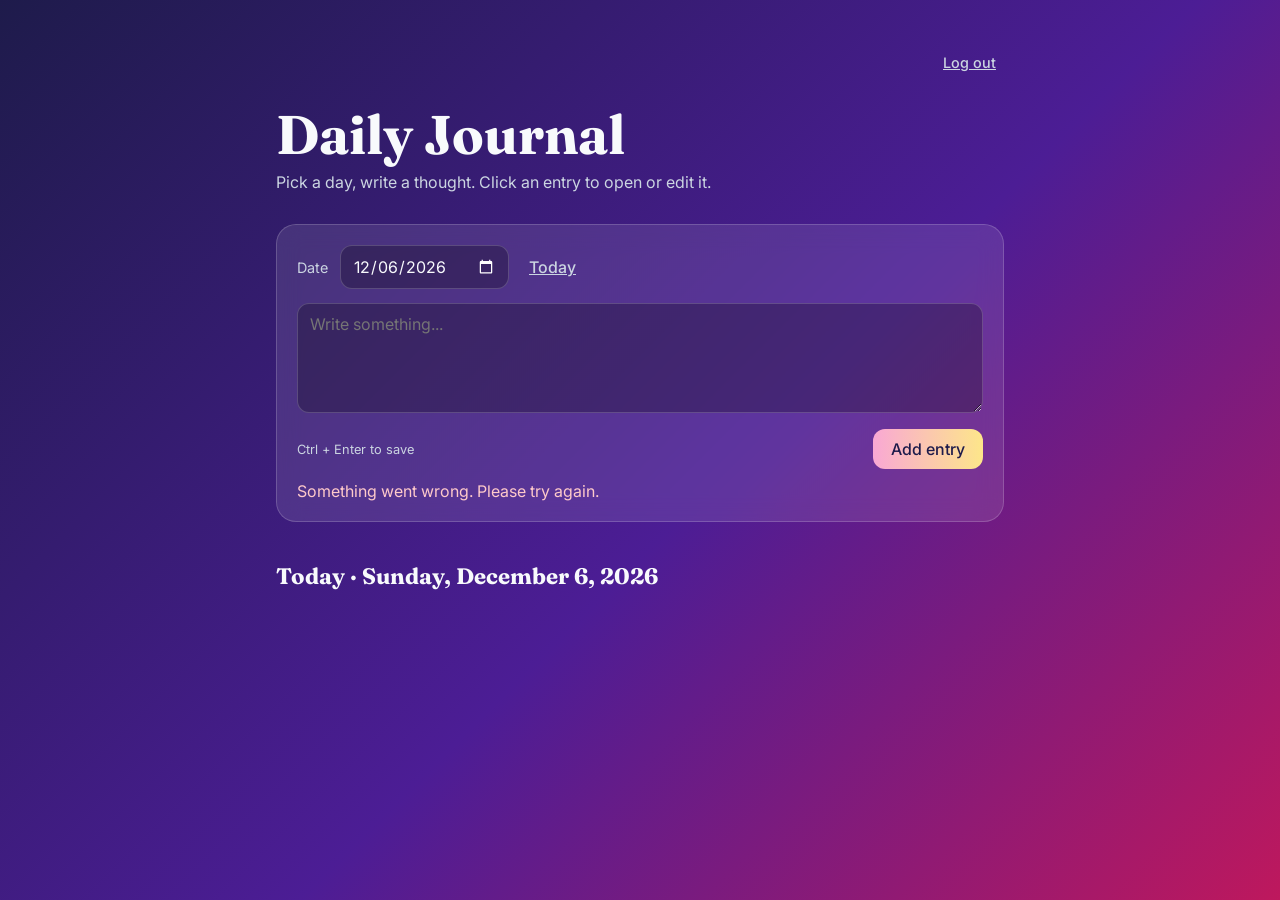
==== static/index.html @ a5babcb1 "Let users edit journal entries from the expanded view - PATCH /api/entries/{id} updates an entry's t" ====
<!doctype html>
<html lang="en">
<head>
<meta charset="utf-8">
<meta name="viewport" content="width=device-width, initial-scale=1">
<title>Daily Journal</title>
<link rel="preconnect" href="https://fonts.googleapis.com">
<link href="https://fonts.googleapis.com/css2?family=Fraunces:opsz,wght@9..144,600&family=Inter:wght@400;500&display=swap" rel="stylesheet">
<link rel="stylesheet" href="/static/style.css">
<style>
  .top { display: flex; justify-content: space-between; align-items: center; gap: 8px; flex-wrap: wrap; margin-bottom: 24px; color: var(--muted); font-size: .9rem; }
  .cards { display: grid; gap: 16px; grid-template-columns: repeat(auto-fill, minmax(220px, 1fr)); align-items: start; }
  .card {
    position: relative; background: var(--card); border: 1px solid var(--border);
    border-radius: 18px; padding: 18px 18px 14px; border-top: 4px solid var(--c);
    animation: pop .25s ease-out; cursor: pointer;
    transition: transform .15s, background-color .15s, box-shadow .15s;
  }
  .card:hover { transform: translateY(-3px); background-color: rgba(255,255,255,0.15); box-shadow: 0 12px 30px rgba(0,0,0,.25); }
  .card .body { all: unset; display: block; cursor: pointer; padding-right: 18px; }
  .card .body:focus-visible { outline: 2px solid var(--accent); outline-offset: 6px; border-radius: 6px; }
  .preview {
    display: -webkit-box; -webkit-box-orient: vertical; -webkit-line-clamp: 6; line-clamp: 6;
    overflow: hidden; white-space: pre-wrap; overflow-wrap: anywhere;
  }
  .card time { display: block; font-size: .75rem; color: var(--muted); margin-top: 12px; }
  .card .del {
    position: absolute; top: 8px; right: 8px; background: none; color: var(--muted);
    padding: 2px 8px; font-size: 1.1rem; line-height: 1;
  }
  .card .del:hover { color: #fff; transform: none; }
  .empty { color: var(--muted); text-align: center; padding: 32px; border: 1px dashed var(--border); border-radius: 18px; }
  @keyframes pop { from { opacity: 0; transform: translateY(8px) scale(.98); } }

  /* Expanded entry */
  #viewer {
    padding: 0; border: 0; background: none; color: var(--text); overflow: visible;
    width: min(680px, calc(100vw - 32px)); max-width: none; max-height: calc(100vh - 64px);
  }
  #viewer::backdrop { background: rgba(15, 10, 40, .55); backdrop-filter: blur(6px); -webkit-backdrop-filter: blur(6px); }
  body:has(#viewer[open]) { overflow: hidden; }
  .viewer-panel {
    display: flex; flex-direction: column; max-height: calc(100vh - 64px);
    background: rgba(52, 30, 112, .94); border: 1px solid var(--border); border-top: 4px solid var(--c);
    border-radius: 22px; padding: 24px; box-shadow: 0 30px 80px rgba(0,0,0,.45);
  }
  .viewer-head { display: flex; justify-content: space-between; align-items: flex-start; gap: 12px; }
  .viewer-head h3 { font-family: Fraunces, Georgia, serif; font-size: 1.4rem; margin: 0; }
  .viewer-head p { color: var(--muted); font-size: .85rem; margin: 4px 0 0; }
  .viewer-close { background: none; color: var(--muted); font-size: 1.6rem; line-height: 1; padding: 0 6px; }
  .viewer-close:hover { color: #fff; transform: none; }
  .viewer-text { white-space: pre-wrap; overflow-wrap: anywhere; overflow-y: auto; scrollbar-color: rgba(255,255,255,.3) transparent; font-size: 1.05rem; line-height: 1.65; margin: 18px 0 20px; }
  .viewer-actions { display: flex; align-items: center; gap: 8px; flex-wrap: wrap; margin-top: 12px; }
  #vDelete, #vHint { margin-right: auto; }
  .viewer-edit {
    width: 100%; margin: 18px 0 0; font-size: 1.05rem; line-height: 1.65; resize: vertical;
    field-sizing: content; min-height: 160px; max-height: 55vh;
  }
  .danger { background: none; color: var(--error); border: 1px solid rgba(254,202,202,.4); }
  .danger:hover { background: rgba(254,202,202,.1); }

  ::view-transition-group(*), ::view-transition-old(*), ::view-transition-new(*) {
    animation-duration: .38s; animation-timing-function: cubic-bezier(.2, .9, .25, 1);
  }
  /* Fade the old snapshot out quickly so the scaled-up text doesn't linger while the box grows. */
  ::view-transition-old(entry) { animation-duration: .12s; }
  ::view-transition-new(entry) { animation-duration: .24s; }
  @media (prefers-reduced-motion: reduce) { .card { animation: none; transition: none; } }
</style>
</head>
<body>
<main>
  <div class="top">
    <span id="who"></span>
    <button type="button" class="link" id="logout">Log out</button>
  </div>
  <h1>Daily Journal</h1>
  <p class="sub">Pick a day, write a thought. Click an entry to open or edit it.</p>

  <form class="panel" id="form">
    <div class="row">
      <label for="date">Date</label>
      <input type="date" id="date" required>
      <button type="button" class="link" id="today">Today</button>
    </div>
    <label for="text" class="sr">What's on your mind?</label>
    <textarea id="text" placeholder="Write something..." required maxlength="10000"></textarea>
    <div class="actions">
      <span class="hint">Ctrl + Enter to save</span>
      <button type="submit" id="add">Add entry</button>
    </div>
    <p class="error" id="error" role="alert"></p>
  </form>

  <h2 id="heading"></h2>
  <div class="cards" id="cards" aria-live="polite"></div>
</main>

<dialog id="viewer" aria-labelledby="vDate">
  <div class="viewer-panel">
    <div class="viewer-head">
      <div>
        <h3 id="vDate"></h3>
        <p id="vTime"></p>
      </div>
      <button type="button" class="viewer-close" id="vClose" aria-label="Close">×</button>
    </div>
    <p class="viewer-text" id="vText"></p>
    <label for="vEdit" class="sr">Edit entry</label>
    <textarea class="viewer-edit" id="vEdit" maxlength="10000" hidden></textarea>
    <p class="error" id="vError" role="alert"></p>
    <div class="viewer-actions">
      <button type="button" class="danger" id="vDelete">Delete entry</button>
      <span class="hint" id="vHint" hidden>Ctrl + Enter to save · Esc to cancel</span>
      <button type="button" class="link" id="vCancel" hidden>Cancel</button>
      <button type="button" id="vEditBtn">Edit</button>
      <button type="button" id="vSave" hidden>Save</button>
    </div>
  </div>
</dialog>

<script>
  const COLORS = ['#f472b6', '#fbbf24', '#34d399', '#60a5fa', '#a78bfa', '#fb7185'];
  const $ = id => document.getElementById(id);
  const viewer = $('viewer');
  let openCard = null, openEntryData = null;

  // Local date, not toISOString(), which is UTC and can give yesterday's date.
  const todayStr = () => {
    const d = new Date();
    return `${d.getFullYear()}-${String(d.getMonth() + 1).padStart(2, '0')}-${String(d.getDate()).padStart(2, '0')}`;
  };
  const longDate = date => new Date(date + 'T00:00').toLocaleDateString(undefined, { weekday: 'long', month: 'long', day: 'numeric', year: 'numeric' });
  const shortTime = iso => new Date(iso).toLocaleTimeString([], { hour: '2-digit', minute: '2-digit' });

  async function api(path, options = {}) {
    const res = await fetch(path, { headers: { 'Content-Type': 'application/json' }, ...options });
    if (res.status === 401) { location.replace('/login'); throw new Error('Not logged in'); }
    if (!res.ok) {
      const body = await res.json().catch(() => ({}));
      throw new Error(typeof body.detail === 'string' ? body.detail : 'Something went wrong. Please try again.');
    }
    return res.status === 204 ? null : res.json();
  }

  const showError = err => { $('error').textContent = err ? err.message || String(err) : ''; };

  async function deleteEntry(id) {
    try { await api(`/api/entries/${id}`, { method: 'DELETE' }); showError(null); render(); }
    catch (err) { showError(err); }
  }

  // Animates the DOM change with the View Transitions API where supported; otherwise applies it instantly.
  function animate(update) {
    if (!document.startViewTransition || matchMedia('(prefers-reduced-motion: reduce)').matches) {
      update();
      return Promise.resolve();
    }
    return document.startViewTransition(update).finished;
  }

  // The shared view-transition-name moves from the card to the dialog, so the card morphs into it.
  function openEntry(card, entry, color) {
    if (viewer.open) return;
    openCard = card;
    openEntryData = entry;
    viewer.style.setProperty('--c', color);
    $('vDate').textContent = longDate(entry.date);
    $('vTime').textContent = `Written at ${shortTime(entry.created_at)}`;
    $('vText').textContent = entry.text;
    setEditing(false);
    card.style.viewTransitionName = 'entry';
    animate(() => {
      card.style.viewTransitionName = '';
      viewer.style.viewTransitionName = 'entry';
      viewer.showModal();
      $('vText').scrollTop = 0;
    });
  }

  function closeViewer() {
    if (!viewer.open) return;
    const card = openCard && openCard.isConnected ? openCard : null;
    animate(() => {
      viewer.close();
      viewer.style.viewTransitionName = '';
      if (card) card.style.viewTransitionName = 'entry';
    }).then(() => {
      if (!card) return;
      card.style.viewTransitionName = '';
      card.querySelector('.body').focus({ preventScroll: true });
    });
  }

  // ----- editing inside the expanded view -----
  let editing = false;
  const hasUnsavedEdit = () => editing && $('vEdit').value.trim() !== openEntryData.text;
  const okToDiscard = () => !hasUnsavedEdit() || confirm('Discard your changes?');

  function setEditing(on) {
    editing = on;
    $('vText').hidden = on;
    $('vEdit').hidden = !on;
    $('vDelete').hidden = $('vEditBtn').hidden = on;
    $('vSave').hidden = $('vCancel').hidden = $('vHint').hidden = !on;
    $('vError').textContent = '';
    if (on) {
      $('vEdit').value = openEntryData.text;
      $('vEdit').focus();
    }
  }

  function cancelEdit() {
    if (!okToDiscard()) return;
    setEditing(false);
    $('vEditBtn').focus();
  }

  async function saveEdit() {
    const text = $('vEdit').value.trim();
    if (!text) return $('vError').textContent = "An entry can't be empty.";
    if (text === openEntryData.text) return cancelEdit();
    $('vSave').disabled = true;
    try {
      const updated = await api(`/api/entries/${openEntryData.id}`, { method: 'PATCH', body: JSON.stringify({ text }) });
      openEntryData.text = updated.text; // same object the card's click handler holds
      $('vText').textContent = updated.text;
      if (openCard && openCard.isConnected) openCard.querySelector('.preview').textContent = updated.text;
      setEditing(false);
      $('vEditBtn').focus();
    } catch (err) {
      $('vError').textContent = err.message;
    } finally {
      $('vSave').disabled = false;
    }
  }

  $('vEditBtn').onclick = () => setEditing(true);
  $('vSave').onclick = saveEdit;
  $('vCancel').onclick = cancelEdit;
  $('vEdit').onkeydown = ev => { if (ev.key === 'Enter' && (ev.ctrlKey || ev.metaKey)) saveEdit(); };

  viewer.addEventListener('cancel', ev => { ev.preventDefault(); editing ? cancelEdit() : closeViewer(); }); // Esc
  viewer.addEventListener('close', () => { viewer.style.viewTransitionName = ''; });  // closed by any route
  viewer.onclick = ev => { if (ev.target === viewer && !editing) closeViewer(); };   // backdrop; ignored mid-edit so a stray click can't lose text
  $('vClose').onclick = () => { if (okToDiscard()) closeViewer(); };
  $('vDelete').onclick = () => { viewer.close(); deleteEntry(openEntryData.id); };

  async function render() {
    const date = $('date').value;
    $('heading').textContent = date === todayStr() ? `Today · ${longDate(date)}` : longDate(date);

    let list;
    try { list = await api(`/api/entries?date=${encodeURIComponent(date)}`); }
    catch (err) { return showError(err); }
    if ($('date').value !== date) return; // user switched date while this was loading

    const cards = $('cards');
    cards.replaceChildren();
    if (!list.length) {
      const p = document.createElement('p');
      p.className = 'empty';
      p.textContent = 'No entries for this day yet.';
      cards.append(p);
      return;
    }
    list.forEach((e, i) => {
      const color = COLORS[i % COLORS.length];
      const card = document.createElement('article');
      card.className = 'card';
      card.style.setProperty('--c', color);

      const body = document.createElement('button'); // keyboard access; its click bubbles to the card
      body.type = 'button';
      body.className = 'body';
      body.setAttribute('aria-haspopup', 'dialog');
      const preview = document.createElement('span');
      preview.className = 'preview';
      preview.textContent = e.text; // textContent, never innerHTML: user text is not markup
      body.append(preview);

      const time = document.createElement('time');
      time.dateTime = e.created_at;
      time.textContent = shortTime(e.created_at);

      const del = document.createElement('button');
      del.className = 'del';
      del.textContent = '×';
      del.setAttribute('aria-label', 'Delete entry');
      del.onclick = () => deleteEntry(e.id);

      card.onclick = ev => {
        if (ev.target.closest('.del') || getSelection().toString()) return;
        openEntry(card, e, color);
      };
      card.append(body, time, del);
      cards.append(card);
    });
  }

  $('form').onsubmit = async ev => {
    ev.preventDefault();
    const text = $('text').value.trim();
    if (!text) return;
    $('add').disabled = true;
    try {
      await api('/api/entries', { method: 'POST', body: JSON.stringify({ date: $('date').value, text }) });
      $('text').value = '';
      showError(null);
      render();
    } catch (err) { showError(err); }
    finally { $('add').disabled = false; }
  };
  $('text').onkeydown = ev => { if (ev.key === 'Enter' && (ev.ctrlKey || ev.metaKey)) $('form').requestSubmit(); };
  $('date').onchange = () => { if (!$('date').value) $('date').value = todayStr(); render(); };
  $('today').onclick = () => { $('date').value = todayStr(); render(); };
  $('logout').onclick = async () => { await fetch('/api/logout', { method: 'POST' }); location.replace('/login'); };

  api('/api/me').then(me => { $('who').textContent = `Signed in as ${me.email}`; }).catch(() => {});
  $('date').value = todayStr();
  render();
</script>
</body>
</html>
---- static/style.css ----
:root {
  --bg1: #1e1b4b; --bg2: #4c1d95; --bg3: #be185d;
  --card: rgba(255,255,255,0.10); --border: rgba(255,255,255,0.18);
  --text: #f8fafc; --muted: #cbd5e1; --accent: #f472b6; --error: #fecaca;
}
* { box-sizing: border-box; }
body {
  margin: 0; min-height: 100vh; color: var(--text);
  font-family: Inter, system-ui, sans-serif;
  background: linear-gradient(135deg, var(--bg1), var(--bg2) 55%, var(--bg3));
  background-attachment: fixed;
}
main { max-width: 760px; margin: 0 auto; padding: 48px 16px 80px; }
h1 { font-family: Fraunces, Georgia, serif; font-size: clamp(2.2rem, 6vw, 3.4rem); margin: 0 0 4px; }
h2 { font-family: Fraunces, Georgia, serif; font-size: 1.4rem; margin: 40px 0 16px; }
.sub { color: var(--muted); margin: 0 0 32px; }
.panel {
  background: var(--card); border: 1px solid var(--border); border-radius: 20px;
  padding: 20px; backdrop-filter: blur(12px); -webkit-backdrop-filter: blur(12px);
}
.row { display: flex; gap: 12px; align-items: center; flex-wrap: wrap; margin-bottom: 14px; }
label { font-size: .9rem; color: var(--muted); }
input, textarea {
  font: inherit; color: var(--text); background: rgba(0,0,0,0.25);
  border: 1px solid var(--border); border-radius: 12px; padding: 10px 12px;
}
input[type=date] { color-scheme: dark; }
textarea { width: 100%; min-height: 110px; resize: vertical; }
input:focus-visible, textarea:focus-visible, button:focus-visible { outline: 2px solid var(--accent); outline-offset: 2px; }
button {
  font: inherit; font-weight: 500; cursor: pointer; border: 0; border-radius: 12px;
  padding: 10px 18px; color: #1e1b4b; background: linear-gradient(90deg, #f9a8d4, #fde68a);
  transition: transform .15s;
}
button:hover { transform: translateY(-1px); }
button:disabled { opacity: .6; cursor: wait; }
.link { background: none; color: var(--muted); padding: 6px 8px; text-decoration: underline; }
.actions { display: flex; justify-content: space-between; align-items: center; margin-top: 12px; gap: 8px; flex-wrap: wrap; }
.hint { font-size: .8rem; color: var(--muted); }
.error { color: var(--error); margin: 12px 0 0; }
.error:empty { margin: 0; }
.sr { position: absolute; width: 1px; height: 1px; overflow: hidden; clip: rect(0 0 0 0); white-space: nowrap; }
@media (prefers-reduced-motion: reduce) { button { transition: none; } }
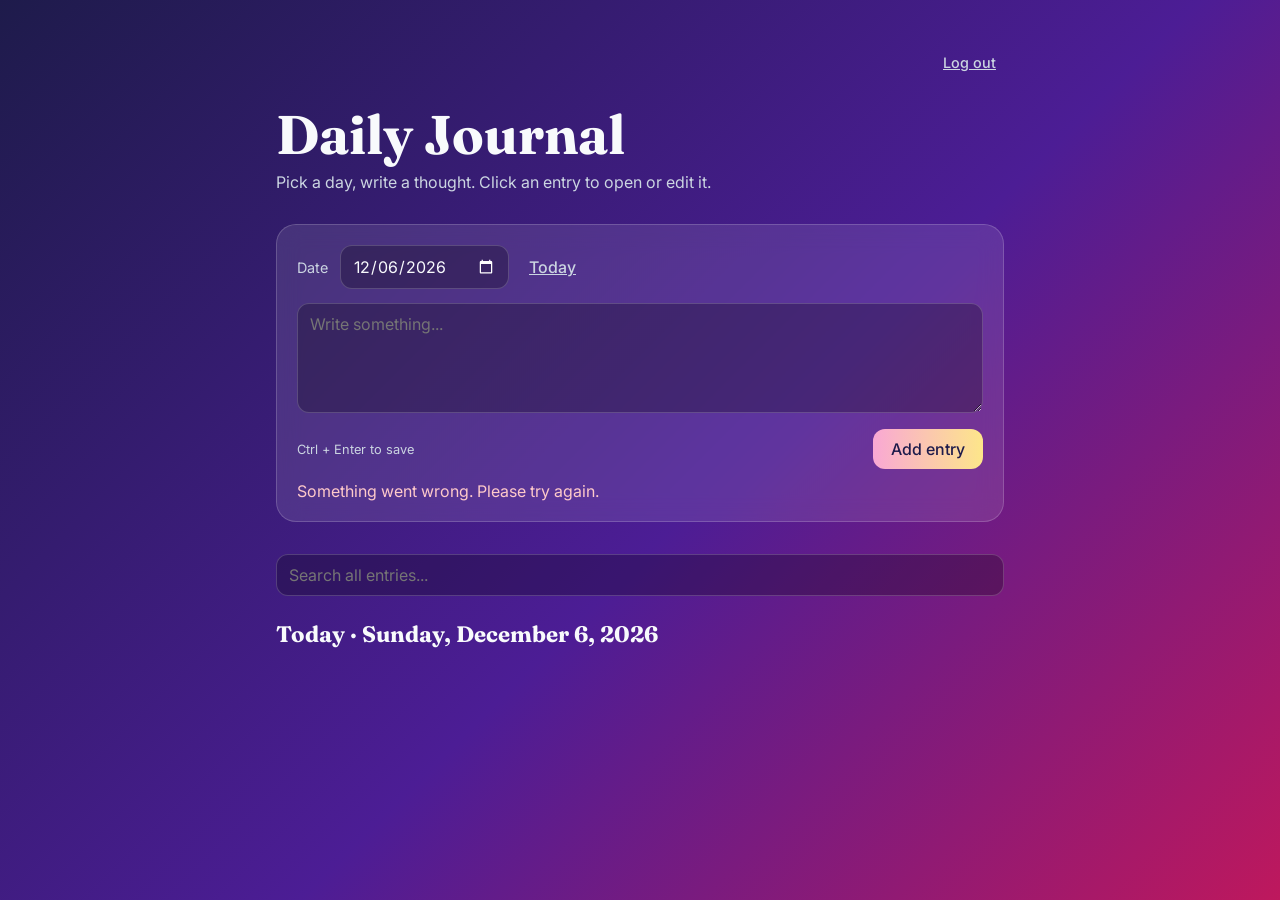
==== commit 3aa5a34c: "Add search across all journal entries A search box above the cards finds entries containing the type" ====
--- a/static/index.html
+++ b/static/index.html
@@ -7,66 +7,6 @@
 <link rel="preconnect" href="https://fonts.googleapis.com">
 <link href="https://fonts.googleapis.com/css2?family=Fraunces:opsz,wght@9..144,600&family=Inter:wght@400;500&display=swap" rel="stylesheet">
 <link rel="stylesheet" href="/static/style.css">
-<style>
-  .top { display: flex; justify-content: space-between; align-items: center; gap: 8px; flex-wrap: wrap; margin-bottom: 24px; color: var(--muted); font-size: .9rem; }
-  .cards { display: grid; gap: 16px; grid-template-columns: repeat(auto-fill, minmax(220px, 1fr)); align-items: start; }
-  .card {
-    position: relative; background: var(--card); border: 1px solid var(--border);
-    border-radius: 18px; padding: 18px 18px 14px; border-top: 4px solid var(--c);
-    animation: pop .25s ease-out; cursor: pointer;
-    transition: transform .15s, background-color .15s, box-shadow .15s;
-  }
-  .card:hover { transform: translateY(-3px); background-color: rgba(255,255,255,0.15); box-shadow: 0 12px 30px rgba(0,0,0,.25); }
-  .card .body { all: unset; display: block; cursor: pointer; padding-right: 18px; }
-  .card .body:focus-visible { outline: 2px solid var(--accent); outline-offset: 6px; border-radius: 6px; }
-  .preview {
-    display: -webkit-box; -webkit-box-orient: vertical; -webkit-line-clamp: 6; line-clamp: 6;
-    overflow: hidden; white-space: pre-wrap; overflow-wrap: anywhere;
-  }
-  .card time { display: block; font-size: .75rem; color: var(--muted); margin-top: 12px; }
-  .card .del {
-    position: absolute; top: 8px; right: 8px; background: none; color: var(--muted);
-    padding: 2px 8px; font-size: 1.1rem; line-height: 1;
-  }
-  .card .del:hover { color: #fff; transform: none; }
-  .empty { color: var(--muted); text-align: center; padding: 32px; border: 1px dashed var(--border); border-radius: 18px; }
-  @keyframes pop { from { opacity: 0; transform: translateY(8px) scale(.98); } }
-
-  /* Expanded entry */
-  #viewer {
-    padding: 0; border: 0; background: none; color: var(--text); overflow: visible;
-    width: min(680px, calc(100vw - 32px)); max-width: none; max-height: calc(100vh - 64px);
-  }
-  #viewer::backdrop { background: rgba(15, 10, 40, .55); backdrop-filter: blur(6px); -webkit-backdrop-filter: blur(6px); }
-  body:has(#viewer[open]) { overflow: hidden; }
-  .viewer-panel {
-    display: flex; flex-direction: column; max-height: calc(100vh - 64px);
-    background: rgba(52, 30, 112, .94); border: 1px solid var(--border); border-top: 4px solid var(--c);
-    border-radius: 22px; padding: 24px; box-shadow: 0 30px 80px rgba(0,0,0,.45);
-  }
-  .viewer-head { display: flex; justify-content: space-between; align-items: flex-start; gap: 12px; }
-  .viewer-head h3 { font-family: Fraunces, Georgia, serif; font-size: 1.4rem; margin: 0; }
-  .viewer-head p { color: var(--muted); font-size: .85rem; margin: 4px 0 0; }
-  .viewer-close { background: none; color: var(--muted); font-size: 1.6rem; line-height: 1; padding: 0 6px; }
-  .viewer-close:hover { color: #fff; transform: none; }
-  .viewer-text { white-space: pre-wrap; overflow-wrap: anywhere; overflow-y: auto; scrollbar-color: rgba(255,255,255,.3) transparent; font-size: 1.05rem; line-height: 1.65; margin: 18px 0 20px; }
-  .viewer-actions { display: flex; align-items: center; gap: 8px; flex-wrap: wrap; margin-top: 12px; }
-  #vDelete, #vHint { margin-right: auto; }
-  .viewer-edit {
-    width: 100%; margin: 18px 0 0; font-size: 1.05rem; line-height: 1.65; resize: vertical;
-    field-sizing: content; min-height: 160px; max-height: 55vh;
-  }
-  .danger { background: none; color: var(--error); border: 1px solid rgba(254,202,202,.4); }
-  .danger:hover { background: rgba(254,202,202,.1); }
-
-  ::view-transition-group(*), ::view-transition-old(*), ::view-transition-new(*) {
-    animation-duration: .38s; animation-timing-function: cubic-bezier(.2, .9, .25, 1);
-  }
-  /* Fade the old snapshot out quickly so the scaled-up text doesn't linger while the box grows. */
-  ::view-transition-old(entry) { animation-duration: .12s; }
-  ::view-transition-new(entry) { animation-duration: .24s; }
-  @media (prefers-reduced-motion: reduce) { .card { animation: none; transition: none; } }
-</style>
 </head>
 <body>
 <main>
@@ -91,6 +31,11 @@
     </div>
     <p class="error" id="error" role="alert"></p>
   </form>
+
+  <div class="search">
+    <label for="q" class="sr">Search all entries</label>
+    <input type="search" id="q" placeholder="Search all entries..." maxlength="200" autocomplete="off">
+  </div>
 
   <h2 id="heading"></h2>
   <div class="cards" id="cards" aria-live="polite"></div>
@@ -119,206 +64,6 @@
   </div>
 </dialog>
 
-<script>
-  const COLORS = ['#f472b6', '#fbbf24', '#34d399', '#60a5fa', '#a78bfa', '#fb7185'];
-  const $ = id => document.getElementById(id);
-  const viewer = $('viewer');
-  let openCard = null, openEntryData = null;
-
-  // Local date, not toISOString(), which is UTC and can give yesterday's date.
-  const todayStr = () => {
-    const d = new Date();
-    return `${d.getFullYear()}-${String(d.getMonth() + 1).padStart(2, '0')}-${String(d.getDate()).padStart(2, '0')}`;
-  };
-  const longDate = date => new Date(date + 'T00:00').toLocaleDateString(undefined, { weekday: 'long', month: 'long', day: 'numeric', year: 'numeric' });
-  const shortTime = iso => new Date(iso).toLocaleTimeString([], { hour: '2-digit', minute: '2-digit' });
-
-  async function api(path, options = {}) {
-    const res = await fetch(path, { headers: { 'Content-Type': 'application/json' }, ...options });
-    if (res.status === 401) { location.replace('/login'); throw new Error('Not logged in'); }
-    if (!res.ok) {
-      const body = await res.json().catch(() => ({}));
-      throw new Error(typeof body.detail === 'string' ? body.detail : 'Something went wrong. Please try again.');
-    }
-    return res.status === 204 ? null : res.json();
-  }
-
-  const showError = err => { $('error').textContent = err ? err.message || String(err) : ''; };
-
-  async function deleteEntry(id) {
-    try { await api(`/api/entries/${id}`, { method: 'DELETE' }); showError(null); render(); }
-    catch (err) { showError(err); }
-  }
-
-  // Animates the DOM change with the View Transitions API where supported; otherwise applies it instantly.
-  function animate(update) {
-    if (!document.startViewTransition || matchMedia('(prefers-reduced-motion: reduce)').matches) {
-      update();
-      return Promise.resolve();
-    }
-    return document.startViewTransition(update).finished;
-  }
-
-  // The shared view-transition-name moves from the card to the dialog, so the card morphs into it.
-  function openEntry(card, entry, color) {
-    if (viewer.open) return;
-    openCard = card;
-    openEntryData = entry;
-    viewer.style.setProperty('--c', color);
-    $('vDate').textContent = longDate(entry.date);
-    $('vTime').textContent = `Written at ${shortTime(entry.created_at)}`;
-    $('vText').textContent = entry.text;
-    setEditing(false);
-    card.style.viewTransitionName = 'entry';
-    animate(() => {
-      card.style.viewTransitionName = '';
-      viewer.style.viewTransitionName = 'entry';
-      viewer.showModal();
-      $('vText').scrollTop = 0;
-    });
-  }
-
-  function closeViewer() {
-    if (!viewer.open) return;
-    const card = openCard && openCard.isConnected ? openCard : null;
-    animate(() => {
-      viewer.close();
-      viewer.style.viewTransitionName = '';
-      if (card) card.style.viewTransitionName = 'entry';
-    }).then(() => {
-      if (!card) return;
-      card.style.viewTransitionName = '';
-      card.querySelector('.body').focus({ preventScroll: true });
-    });
-  }
-
-  // ----- editing inside the expanded view -----
-  let editing = false;
-  const hasUnsavedEdit = () => editing && $('vEdit').value.trim() !== openEntryData.text;
-  const okToDiscard = () => !hasUnsavedEdit() || confirm('Discard your changes?');
-
-  function setEditing(on) {
-    editing = on;
-    $('vText').hidden = on;
-    $('vEdit').hidden = !on;
-    $('vDelete').hidden = $('vEditBtn').hidden = on;
-    $('vSave').hidden = $('vCancel').hidden = $('vHint').hidden = !on;
-    $('vError').textContent = '';
-    if (on) {
-      $('vEdit').value = openEntryData.text;
-      $('vEdit').focus();
-    }
-  }
-
-  function cancelEdit() {
-    if (!okToDiscard()) return;
-    setEditing(false);
-    $('vEditBtn').focus();
-  }
-
-  async function saveEdit() {
-    const text = $('vEdit').value.trim();
-    if (!text) return $('vError').textContent = "An entry can't be empty.";
-    if (text === openEntryData.text) return cancelEdit();
-    $('vSave').disabled = true;
-    try {
-      const updated = await api(`/api/entries/${openEntryData.id}`, { method: 'PATCH', body: JSON.stringify({ text }) });
-      openEntryData.text = updated.text; // same object the card's click handler holds
-      $('vText').textContent = updated.text;
-      if (openCard && openCard.isConnected) openCard.querySelector('.preview').textContent = updated.text;
-      setEditing(false);
-      $('vEditBtn').focus();
-    } catch (err) {
-      $('vError').textContent = err.message;
-    } finally {
-      $('vSave').disabled = false;
-    }
-  }
-
-  $('vEditBtn').onclick = () => setEditing(true);
-  $('vSave').onclick = saveEdit;
-  $('vCancel').onclick = cancelEdit;
-  $('vEdit').onkeydown = ev => { if (ev.key === 'Enter' && (ev.ctrlKey || ev.metaKey)) saveEdit(); };
-
-  viewer.addEventListener('cancel', ev => { ev.preventDefault(); editing ? cancelEdit() : closeViewer(); }); // Esc
-  viewer.addEventListener('close', () => { viewer.style.viewTransitionName = ''; });  // closed by any route
-  viewer.onclick = ev => { if (ev.target === viewer && !editing) closeViewer(); };   // backdrop; ignored mid-edit so a stray click can't lose text
-  $('vClose').onclick = () => { if (okToDiscard()) closeViewer(); };
-  $('vDelete').onclick = () => { viewer.close(); deleteEntry(openEntryData.id); };
-
-  async function render() {
-    const date = $('date').value;
-    $('heading').textContent = date === todayStr() ? `Today · ${longDate(date)}` : longDate(date);
-
-    let list;
-    try { list = await api(`/api/entries?date=${encodeURIComponent(date)}`); }
-    catch (err) { return showError(err); }
-    if ($('date').value !== date) return; // user switched date while this was loading
-
-    const cards = $('cards');
-    cards.replaceChildren();
-    if (!list.length) {
-      const p = document.createElement('p');
-      p.className = 'empty';
-      p.textContent = 'No entries for this day yet.';
-      cards.append(p);
-      return;
-    }
-    list.forEach((e, i) => {
-      const color = COLORS[i % COLORS.length];
-      const card = document.createElement('article');
-      card.className = 'card';
-      card.style.setProperty('--c', color);
-
-      const body = document.createElement('button'); // keyboard access; its click bubbles to the card
-      body.type = 'button';
-      body.className = 'body';
-      body.setAttribute('aria-haspopup', 'dialog');
-      const preview = document.createElement('span');
-      preview.className = 'preview';
-      preview.textContent = e.text; // textContent, never innerHTML: user text is not markup
-      body.append(preview);
-
-      const time = document.createElement('time');
-      time.dateTime = e.created_at;
-      time.textContent = shortTime(e.created_at);
-
-      const del = document.createElement('button');
-      del.className = 'del';
-      del.textContent = '×';
-      del.setAttribute('aria-label', 'Delete entry');
-      del.onclick = () => deleteEntry(e.id);
-
-      card.onclick = ev => {
-        if (ev.target.closest('.del') || getSelection().toString()) return;
-        openEntry(card, e, color);
-      };
-      card.append(body, time, del);
-      cards.append(card);
-    });
-  }
-
-  $('form').onsubmit = async ev => {
-    ev.preventDefault();
-    const text = $('text').value.trim();
-    if (!text) return;
-    $('add').disabled = true;
-    try {
-      await api('/api/entries', { method: 'POST', body: JSON.stringify({ date: $('date').value, text }) });
-      $('text').value = '';
-      showError(null);
-      render();
-    } catch (err) { showError(err); }
-    finally { $('add').disabled = false; }
-  };
-  $('text').onkeydown = ev => { if (ev.key === 'Enter' && (ev.ctrlKey || ev.metaKey)) $('form').requestSubmit(); };
-  $('date').onchange = () => { if (!$('date').value) $('date').value = todayStr(); render(); };
-  $('today').onclick = () => { $('date').value = todayStr(); render(); };
-  $('logout').onclick = async () => { await fetch('/api/logout', { method: 'POST' }); location.replace('/login'); };
-
-  api('/api/me').then(me => { $('who').textContent = `Signed in as ${me.email}`; }).catch(() => {});
-  $('date').value = todayStr();
-  render();
-</script>
+<script src="/static/journal.js"></script>
 </body>
 </html>
--- a/static/style.css
+++ b/static/style.css
@@ -24,7 +24,7 @@
   font: inherit; color: var(--text); background: rgba(0,0,0,0.25);
   border: 1px solid var(--border); border-radius: 12px; padding: 10px 12px;
 }
-input[type=date] { color-scheme: dark; }
+input[type=date], input[type=search] { color-scheme: dark; }
 textarea { width: 100%; min-height: 110px; resize: vertical; }
 input:focus-visible, textarea:focus-visible, button:focus-visible { outline: 2px solid var(--accent); outline-offset: 2px; }
 button {
@@ -41,3 +41,72 @@
 .error:empty { margin: 0; }
 .sr { position: absolute; width: 1px; height: 1px; overflow: hidden; clip: rect(0 0 0 0); white-space: nowrap; }
 @media (prefers-reduced-motion: reduce) { button { transition: none; } }
+
+/* ---------- login page ---------- */
+.login-page main { max-width: 420px; padding-top: 12vh; }
+.login-page .field { display: grid; gap: 6px; margin-bottom: 14px; }
+.login-page .panel button[type=submit] { width: 100%; margin-top: 6px; }
+.login-page .switch { text-align: center; color: var(--muted); margin-top: 16px; }
+
+/* ---------- journal page ---------- */
+.top { display: flex; justify-content: space-between; align-items: center; gap: 8px; flex-wrap: wrap; margin-bottom: 24px; color: var(--muted); font-size: .9rem; }
+.search { margin-top: 32px; }
+.search input { width: 100%; }
+.search + h2 { margin-top: 24px; }
+.cards { display: grid; gap: 16px; grid-template-columns: repeat(auto-fill, minmax(220px, 1fr)); align-items: start; }
+.card {
+  position: relative; background: var(--card); border: 1px solid var(--border);
+  border-radius: 18px; padding: 18px 18px 14px; border-top: 4px solid var(--c);
+  animation: pop .25s ease-out; cursor: pointer;
+  transition: transform .15s, background-color .15s, box-shadow .15s;
+}
+.card:hover { transform: translateY(-3px); background-color: rgba(255,255,255,0.15); box-shadow: 0 12px 30px rgba(0,0,0,.25); }
+.card .body { all: unset; display: block; cursor: pointer; padding-right: 18px; }
+.card .body:focus-visible { outline: 2px solid var(--accent); outline-offset: 6px; border-radius: 6px; }
+.preview {
+  display: -webkit-box; -webkit-box-orient: vertical; -webkit-line-clamp: 6; line-clamp: 6;
+  overflow: hidden; white-space: pre-wrap; overflow-wrap: anywhere;
+}
+.card time { display: block; font-size: .75rem; color: var(--muted); margin-top: 12px; }
+.card .del {
+  position: absolute; top: 8px; right: 8px; background: none; color: var(--muted);
+  padding: 2px 8px; font-size: 1.1rem; line-height: 1;
+}
+.card .del:hover { color: #fff; transform: none; }
+.empty { color: var(--muted); text-align: center; padding: 32px; border: 1px dashed var(--border); border-radius: 18px; }
+@keyframes pop { from { opacity: 0; transform: translateY(8px) scale(.98); } }
+
+/* Expanded entry */
+#viewer {
+  padding: 0; border: 0; background: none; color: var(--text); overflow: visible;
+  width: min(680px, calc(100vw - 32px)); max-width: none; max-height: calc(100vh - 64px);
+}
+#viewer::backdrop { background: rgba(15, 10, 40, .55); backdrop-filter: blur(6px); -webkit-backdrop-filter: blur(6px); }
+body:has(#viewer[open]) { overflow: hidden; }
+.viewer-panel {
+  display: flex; flex-direction: column; max-height: calc(100vh - 64px);
+  background: rgba(52, 30, 112, .94); border: 1px solid var(--border); border-top: 4px solid var(--c);
+  border-radius: 22px; padding: 24px; box-shadow: 0 30px 80px rgba(0,0,0,.45);
+}
+.viewer-head { display: flex; justify-content: space-between; align-items: flex-start; gap: 12px; }
+.viewer-head h3 { font-family: Fraunces, Georgia, serif; font-size: 1.4rem; margin: 0; }
+.viewer-head p { color: var(--muted); font-size: .85rem; margin: 4px 0 0; }
+.viewer-close { background: none; color: var(--muted); font-size: 1.6rem; line-height: 1; padding: 0 6px; }
+.viewer-close:hover { color: #fff; transform: none; }
+.viewer-text { white-space: pre-wrap; overflow-wrap: anywhere; overflow-y: auto; scrollbar-color: rgba(255,255,255,.3) transparent; font-size: 1.05rem; line-height: 1.65; margin: 18px 0 20px; }
+.viewer-actions { display: flex; align-items: center; gap: 8px; flex-wrap: wrap; margin-top: 12px; }
+#vDelete, #vHint { margin-right: auto; }
+.viewer-edit {
+  width: 100%; margin: 18px 0 0; font-size: 1.05rem; line-height: 1.65; resize: vertical;
+  field-sizing: content; min-height: 160px; max-height: 55vh;
+}
+.danger { background: none; color: var(--error); border: 1px solid rgba(254,202,202,.4); }
+.danger:hover { background: rgba(254,202,202,.1); }
+
+::view-transition-group(*), ::view-transition-old(*), ::view-transition-new(*) {
+  animation-duration: .38s; animation-timing-function: cubic-bezier(.2, .9, .25, 1);
+}
+/* Fade the old snapshot out quickly so the scaled-up text doesn't linger while the box grows. */
+::view-transition-old(entry) { animation-duration: .12s; }
+::view-transition-new(entry) { animation-duration: .24s; }
+@media (prefers-reduced-motion: reduce) { .card { animation: none; transition: none; } }
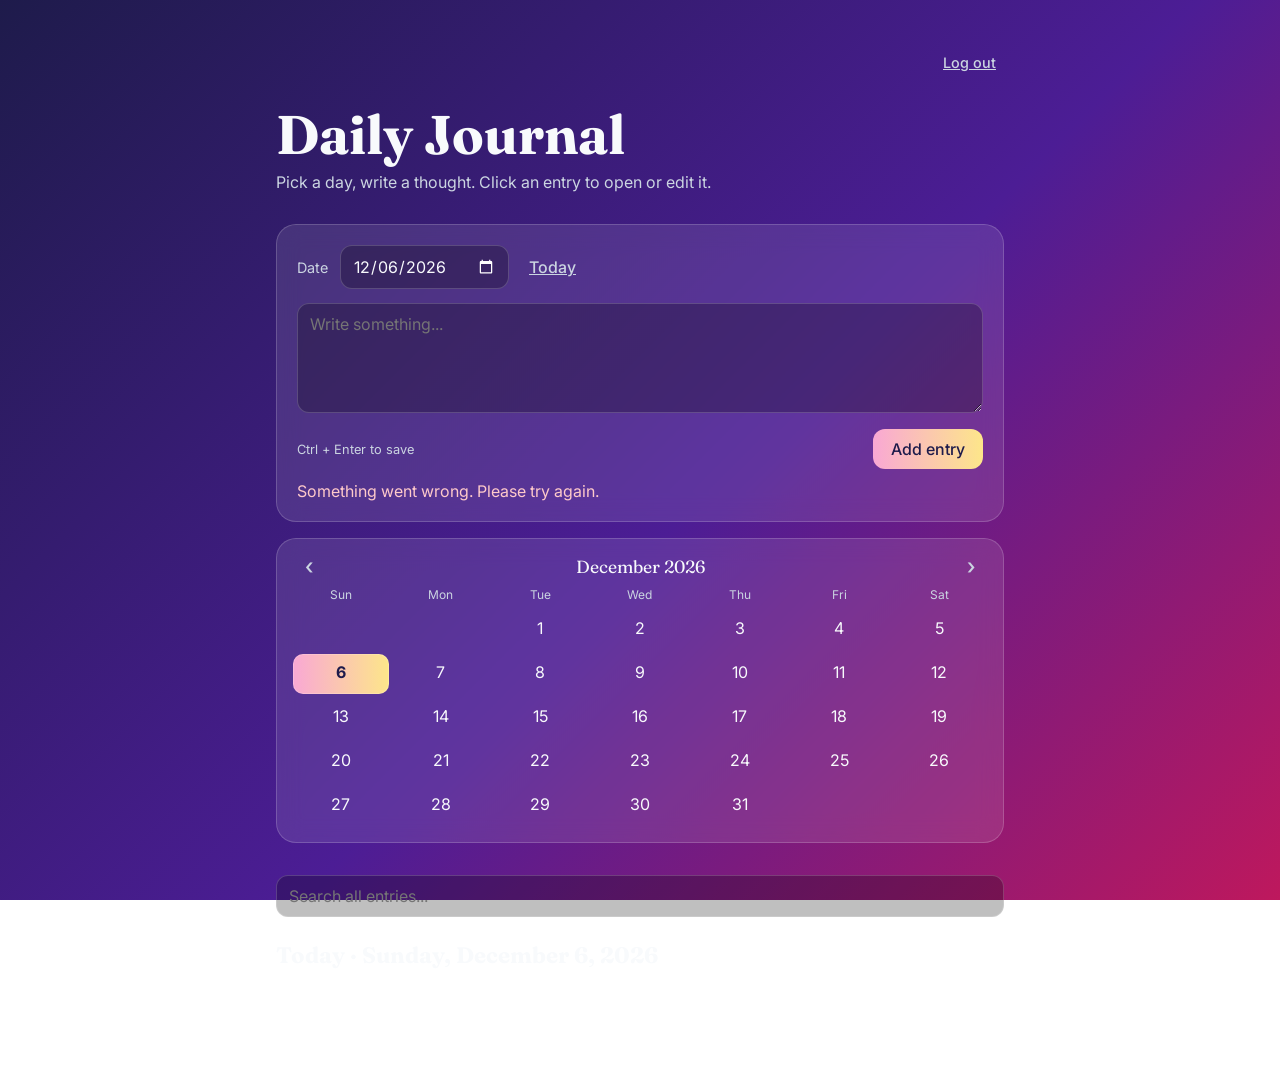
==== commit 5045a84a: "Add a month calendar that marks days with entries A calendar under the writing box shows a dot on ev" ====
--- a/static/index.html
+++ b/static/index.html
@@ -31,6 +31,15 @@
     </div>
     <p class="error" id="error" role="alert"></p>
   </form>
+
+  <section class="panel calendar" aria-label="Calendar">
+    <div class="cal-head">
+      <button type="button" class="link cal-nav" id="calPrev" aria-label="Previous month">‹</button>
+      <span id="calTitle" aria-live="polite"></span>
+      <button type="button" class="link cal-nav" id="calNext" aria-label="Next month">›</button>
+    </div>
+    <div class="cal-grid" id="calGrid"></div>
+  </section>
 
   <div class="search">
     <label for="q" class="sr">Search all entries</label>
--- a/static/style.css
+++ b/static/style.css
@@ -50,6 +50,21 @@
 
 /* ---------- journal page ---------- */
 .top { display: flex; justify-content: space-between; align-items: center; gap: 8px; flex-wrap: wrap; margin-bottom: 24px; color: var(--muted); font-size: .9rem; }
+.calendar { margin-top: 16px; padding: 14px 16px 16px; }
+.cal-head { display: flex; justify-content: space-between; align-items: center; margin-bottom: 8px; }
+#calTitle { font-family: Fraunces, Georgia, serif; font-size: 1.1rem; }
+.cal-nav { font-size: 1.4rem; line-height: 1; text-decoration: none; padding: 2px 12px; }
+.cal-grid { display: grid; grid-template-columns: repeat(7, 1fr); gap: 4px; text-align: center; }
+.cal-grid .wd { font-size: .75rem; color: var(--muted); padding-bottom: 4px; }
+.day { position: relative; background: none; color: var(--text); font-weight: 400; padding: 8px 0 12px; border-radius: 10px; }
+.day:hover { background: rgba(255,255,255,0.12); transform: none; }
+.day[aria-current=date] { font-weight: 700; box-shadow: inset 0 0 0 1px var(--border); }
+.day.has::after {
+  content: ''; position: absolute; left: 50%; bottom: 4px; width: 5px; height: 5px;
+  margin-left: -2.5px; border-radius: 50%; background: var(--accent);
+}
+.day[aria-pressed=true] { background: linear-gradient(90deg, #f9a8d4, #fde68a); color: #1e1b4b; }
+.day[aria-pressed=true].has::after { background: #1e1b4b; }
 .search { margin-top: 32px; }
 .search input { width: 100%; }
 .search + h2 { margin-top: 24px; }
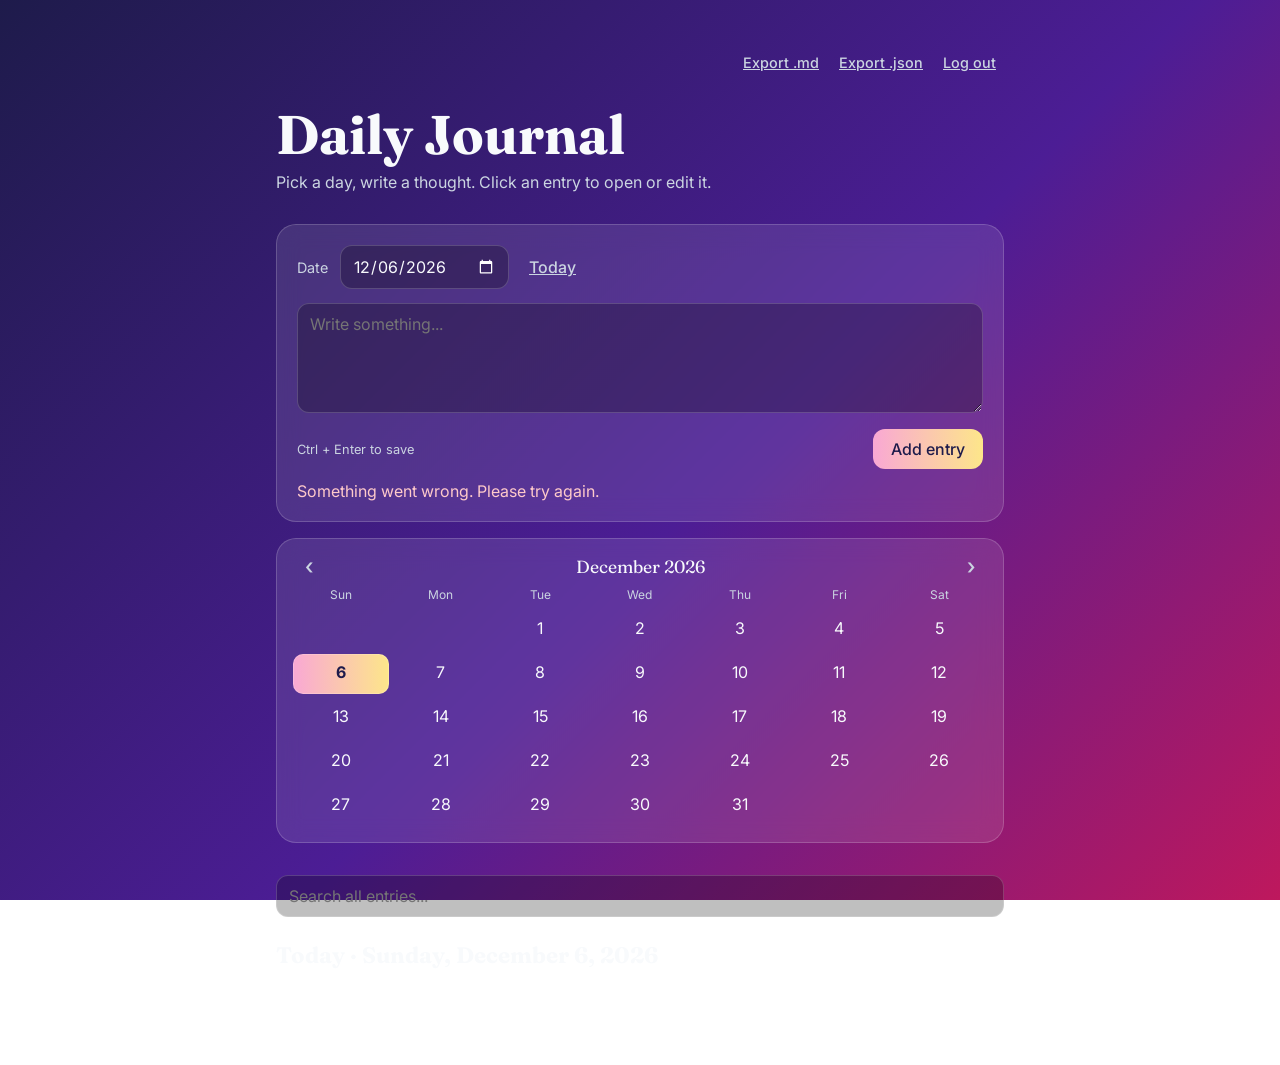
==== commit 328cbb61: "Let users download all their entries as Markdown or JSON Export .md and Export .json links in the to" ====
--- a/static/index.html
+++ b/static/index.html
@@ -12,7 +12,11 @@
 <main>
   <div class="top">
     <span id="who"></span>
-    <button type="button" class="link" id="logout">Log out</button>
+    <div class="top-actions">
+      <a class="link" href="/api/export?format=md" download aria-label="Download all entries as Markdown">Export .md</a>
+      <a class="link" href="/api/export?format=json" download aria-label="Download all entries as JSON">Export .json</a>
+      <button type="button" class="link" id="logout">Log out</button>
+    </div>
   </div>
   <h1>Daily Journal</h1>
   <p class="sub">Pick a day, write a thought. Click an entry to open or edit it.</p>
--- a/static/style.css
+++ b/static/style.css
@@ -50,6 +50,8 @@
 
 /* ---------- journal page ---------- */
 .top { display: flex; justify-content: space-between; align-items: center; gap: 8px; flex-wrap: wrap; margin-bottom: 24px; color: var(--muted); font-size: .9rem; }
+.top-actions { display: flex; align-items: center; gap: 4px; flex-wrap: wrap; }
+a.link { display: inline-block; font-weight: 500; }
 .calendar { margin-top: 16px; padding: 14px 16px 16px; }
 .cal-head { display: flex; justify-content: space-between; align-items: center; margin-bottom: 8px; }
 #calTitle { font-family: Fraunces, Georgia, serif; font-size: 1.1rem; }
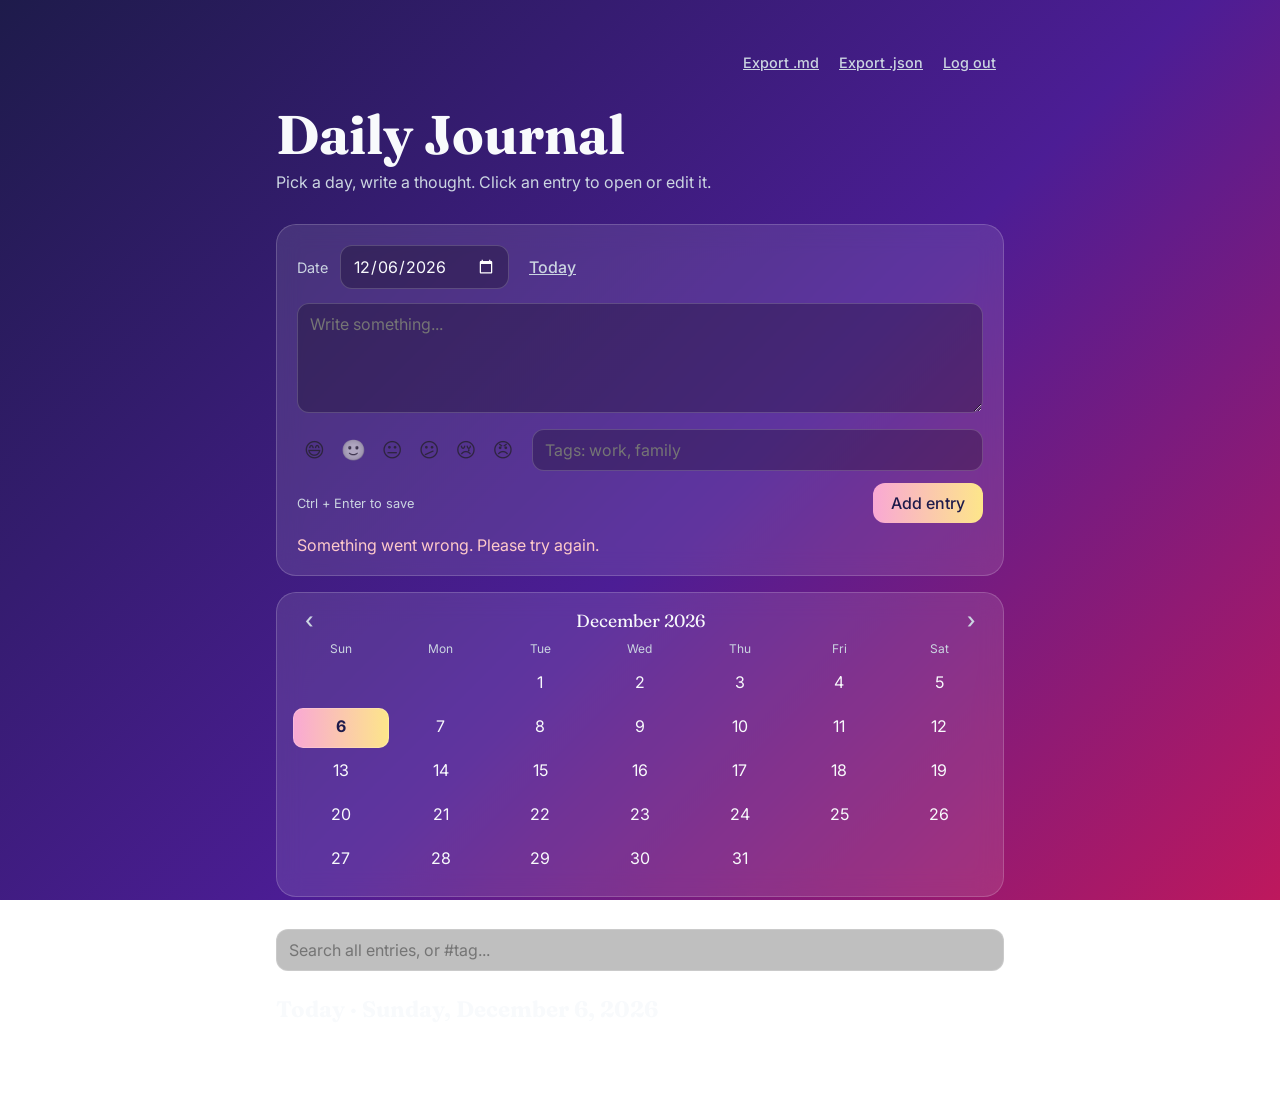
==== commit 347942b4: "Add an optional mood and tags to entries Entries can have one of six moods (shown as emoji) and up t" ====
--- a/static/index.html
+++ b/static/index.html
@@ -29,6 +29,11 @@
     </div>
     <label for="text" class="sr">What's on your mind?</label>
     <textarea id="text" placeholder="Write something..." required maxlength="10000"></textarea>
+    <div class="meta">
+      <div class="moods" id="mood" role="group" aria-label="Mood (optional)"></div>
+      <label for="tags" class="sr">Tags (optional), separated by commas or spaces</label>
+      <input id="tags" placeholder="Tags: work, family" maxlength="400" autocomplete="off">
+    </div>
     <div class="actions">
       <span class="hint">Ctrl + Enter to save</span>
       <button type="submit" id="add">Add entry</button>
@@ -47,7 +52,7 @@
 
   <div class="search">
     <label for="q" class="sr">Search all entries</label>
-    <input type="search" id="q" placeholder="Search all entries..." maxlength="200" autocomplete="off">
+    <input type="search" id="q" placeholder="Search all entries, or #tag..." maxlength="200" autocomplete="off">
   </div>
 
   <h2 id="heading"></h2>
@@ -60,12 +65,18 @@
       <div>
         <h3 id="vDate"></h3>
         <p id="vTime"></p>
+        <p class="tags" id="vTags"></p>
       </div>
       <button type="button" class="viewer-close" id="vClose" aria-label="Close">×</button>
     </div>
     <p class="viewer-text" id="vText"></p>
     <label for="vEdit" class="sr">Edit entry</label>
     <textarea class="viewer-edit" id="vEdit" maxlength="10000" hidden></textarea>
+    <div class="meta" id="vMeta" hidden>
+      <div class="moods" id="vMood" role="group" aria-label="Mood"></div>
+      <label for="vTagsInput" class="sr">Tags, separated by commas or spaces</label>
+      <input id="vTagsInput" placeholder="Tags: work, family" maxlength="400" autocomplete="off">
+    </div>
     <p class="error" id="vError" role="alert"></p>
     <div class="viewer-actions">
       <button type="button" class="danger" id="vDelete">Delete entry</button>
--- a/static/style.css
+++ b/static/style.css
@@ -4,6 +4,7 @@
   --text: #f8fafc; --muted: #cbd5e1; --accent: #f472b6; --error: #fecaca;
 }
 * { box-sizing: border-box; }
+[hidden] { display: none !important; } /* so display: flex rules can't un-hide elements */
 body {
   margin: 0; min-height: 100vh; color: var(--text);
   font-family: Inter, system-ui, sans-serif;
@@ -84,7 +85,25 @@
   display: -webkit-box; -webkit-box-orient: vertical; -webkit-line-clamp: 6; line-clamp: 6;
   overflow: hidden; white-space: pre-wrap; overflow-wrap: anywhere;
 }
-.card time { display: block; font-size: .75rem; color: var(--muted); margin-top: 12px; }
+.card .foot { display: flex; flex-wrap: wrap; align-items: center; gap: 6px; margin-top: 12px; }
+.card time { font-size: .75rem; color: var(--muted); }
+.card-mood { font-size: 1rem; line-height: 1; }
+
+/* Mood picker and tags */
+.meta { display: flex; flex-wrap: wrap; align-items: center; gap: 8px 12px; margin-top: 12px; }
+.meta input { flex: 1; min-width: 180px; }
+.moods { display: flex; gap: 2px; }
+.mood { background: none; padding: 5px 7px; font-size: 1.25rem; line-height: 1; border-radius: 10px; filter: grayscale(1); opacity: .7; }
+.mood:hover { filter: none; opacity: 1; transform: none; }
+.mood[aria-pressed=true] { filter: none; opacity: 1; background: rgba(255,255,255,0.2); box-shadow: inset 0 0 0 1px var(--border); }
+.tags { display: flex; flex-wrap: wrap; gap: 6px; }
+.tags:empty { display: none; }
+.tag {
+  font-size: .75rem; font-weight: 500; line-height: 1.4; padding: 2px 9px; border-radius: 999px;
+  background: rgba(255,255,255,0.14); color: var(--text);
+}
+button.tag:hover { background: rgba(255,255,255,0.26); transform: none; }
+.viewer-head p.tags { margin-top: 10px; }
 .card .del {
   position: absolute; top: 8px; right: 8px; background: none; color: var(--muted);
   padding: 2px 8px; font-size: 1.1rem; line-height: 1;
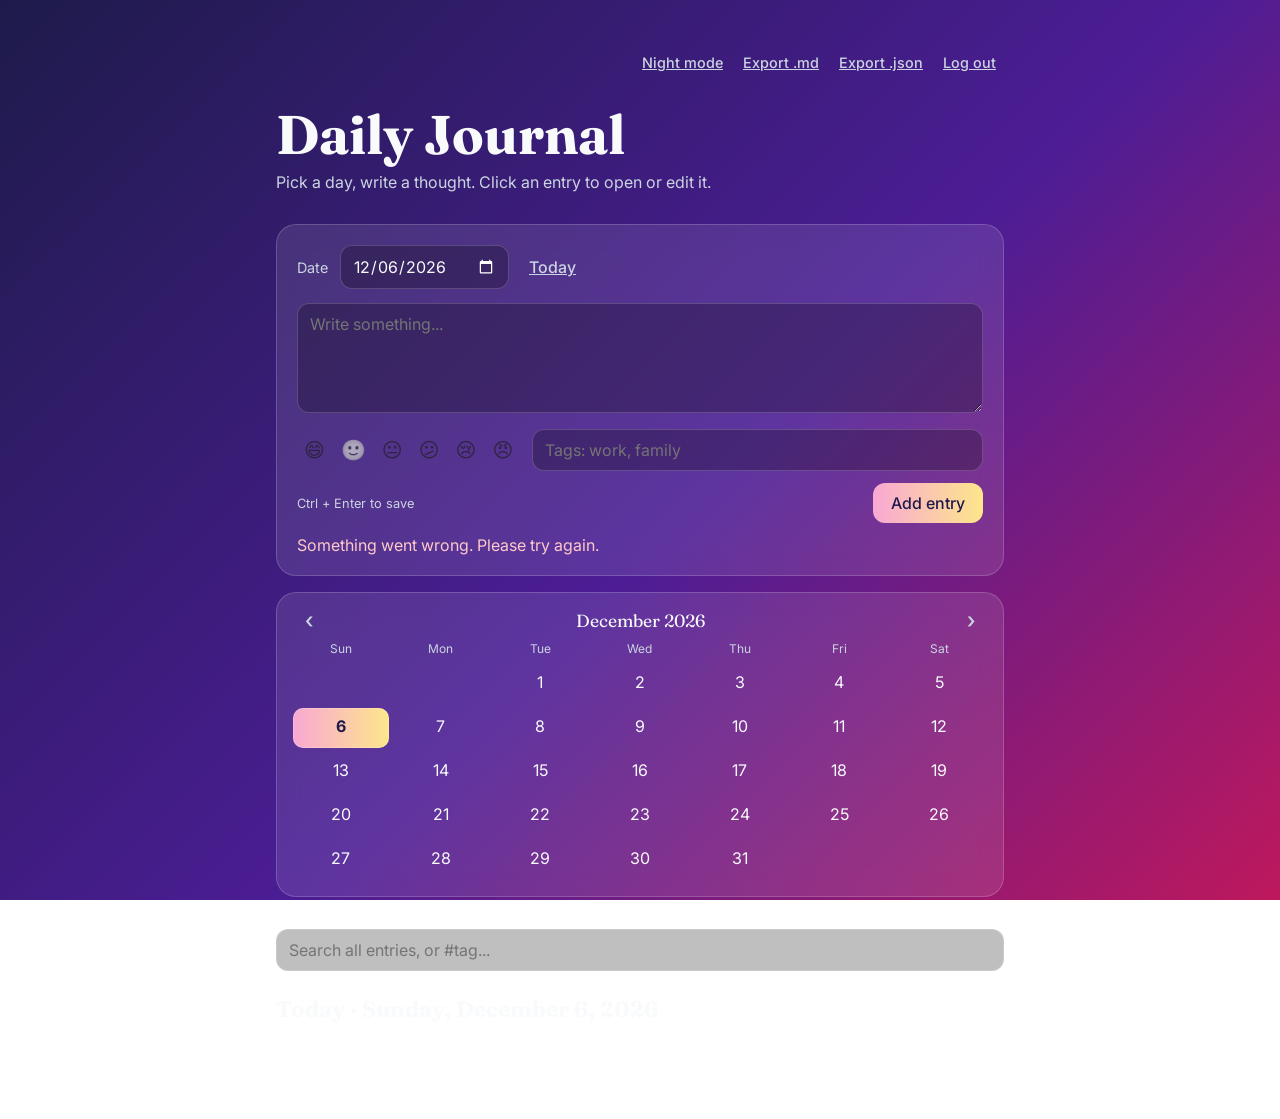
==== commit 9edd89d6: "Add a night theme for writing in the dark A Night mode button in the top bar switches to a near-blac" ====
--- a/static/index.html
+++ b/static/index.html
@@ -7,12 +7,14 @@
 <link rel="preconnect" href="https://fonts.googleapis.com">
 <link href="https://fonts.googleapis.com/css2?family=Fraunces:opsz,wght@9..144,600&family=Inter:wght@400;500&display=swap" rel="stylesheet">
 <link rel="stylesheet" href="/static/style.css">
+<script src="/static/theme.js"></script>
 </head>
 <body>
 <main>
   <div class="top">
     <span id="who"></span>
     <div class="top-actions">
+      <button type="button" class="link" id="theme" aria-pressed="false">Night mode</button>
       <a class="link" href="/api/export?format=md" download aria-label="Download all entries as Markdown">Export .md</a>
       <a class="link" href="/api/export?format=json" download aria-label="Download all entries as JSON">Export .json</a>
       <button type="button" class="link" id="logout">Log out</button>
--- a/static/style.css
+++ b/static/style.css
@@ -2,7 +2,21 @@
   --bg1: #1e1b4b; --bg2: #4c1d95; --bg3: #be185d;
   --card: rgba(255,255,255,0.10); --border: rgba(255,255,255,0.18);
   --text: #f8fafc; --muted: #cbd5e1; --accent: #f472b6; --error: #fecaca;
+  --input: rgba(0,0,0,0.25); --hover: rgba(255,255,255,0.15);
+  --btn: linear-gradient(90deg, #f9a8d4, #fde68a); --btn-text: #1e1b4b;
+  --panel-solid: rgba(52, 30, 112, .94); --backdrop: rgba(15, 10, 40, .55);
 }
+/* Night: near-black and lower-glare, for writing in the dark. Switched by theme.js / the Night mode button. */
+:root[data-theme=night] {
+  --bg1: #09080f; --bg2: #110e1a; --bg3: #1c1220;
+  --card: rgba(255,255,255,0.04); --border: rgba(255,255,255,0.09);
+  --text: #d9d4e3; --muted: #9a94ad; --accent: #b77a9c; --error: #e8a3a3;
+  --input: rgba(0,0,0,0.4); --hover: rgba(255,255,255,0.07);
+  --btn: linear-gradient(90deg, #5e3a55, #5c4a2e); --btn-text: #efe9f6;
+  --panel-solid: rgba(20, 17, 29, .97); --backdrop: rgba(0, 0, 0, .7);
+}
+/* Dim each card's bright stripe colour too. */
+:root[data-theme=night] :is(.card, .viewer-panel) { border-top-color: color-mix(in srgb, var(--c) 50%, #09080f); }
 * { box-sizing: border-box; }
 [hidden] { display: none !important; } /* so display: flex rules can't un-hide elements */
 body {
@@ -22,7 +36,7 @@
 .row { display: flex; gap: 12px; align-items: center; flex-wrap: wrap; margin-bottom: 14px; }
 label { font-size: .9rem; color: var(--muted); }
 input, textarea {
-  font: inherit; color: var(--text); background: rgba(0,0,0,0.25);
+  font: inherit; color: var(--text); background: var(--input);
   border: 1px solid var(--border); border-radius: 12px; padding: 10px 12px;
 }
 input[type=date], input[type=search] { color-scheme: dark; }
@@ -30,7 +44,7 @@
 input:focus-visible, textarea:focus-visible, button:focus-visible { outline: 2px solid var(--accent); outline-offset: 2px; }
 button {
   font: inherit; font-weight: 500; cursor: pointer; border: 0; border-radius: 12px;
-  padding: 10px 18px; color: #1e1b4b; background: linear-gradient(90deg, #f9a8d4, #fde68a);
+  padding: 10px 18px; color: var(--btn-text); background: var(--btn);
   transition: transform .15s;
 }
 button:hover { transform: translateY(-1px); }
@@ -53,6 +67,7 @@
 .top { display: flex; justify-content: space-between; align-items: center; gap: 8px; flex-wrap: wrap; margin-bottom: 24px; color: var(--muted); font-size: .9rem; }
 .top-actions { display: flex; align-items: center; gap: 4px; flex-wrap: wrap; }
 a.link { display: inline-block; font-weight: 500; }
+.link[aria-pressed=true] { color: var(--accent); }
 .calendar { margin-top: 16px; padding: 14px 16px 16px; }
 .cal-head { display: flex; justify-content: space-between; align-items: center; margin-bottom: 8px; }
 #calTitle { font-family: Fraunces, Georgia, serif; font-size: 1.1rem; }
@@ -66,8 +81,8 @@
   content: ''; position: absolute; left: 50%; bottom: 4px; width: 5px; height: 5px;
   margin-left: -2.5px; border-radius: 50%; background: var(--accent);
 }
-.day[aria-pressed=true] { background: linear-gradient(90deg, #f9a8d4, #fde68a); color: #1e1b4b; }
-.day[aria-pressed=true].has::after { background: #1e1b4b; }
+.day[aria-pressed=true] { background: var(--btn); color: var(--btn-text); }
+.day[aria-pressed=true].has::after { background: var(--btn-text); }
 .search { margin-top: 32px; }
 .search input { width: 100%; }
 .search + h2 { margin-top: 24px; }
@@ -78,7 +93,7 @@
   animation: pop .25s ease-out; cursor: pointer;
   transition: transform .15s, background-color .15s, box-shadow .15s;
 }
-.card:hover { transform: translateY(-3px); background-color: rgba(255,255,255,0.15); box-shadow: 0 12px 30px rgba(0,0,0,.25); }
+.card:hover { transform: translateY(-3px); background-color: var(--hover); box-shadow: 0 12px 30px rgba(0,0,0,.25); }
 .card .body { all: unset; display: block; cursor: pointer; padding-right: 18px; }
 .card .body:focus-visible { outline: 2px solid var(--accent); outline-offset: 6px; border-radius: 6px; }
 .preview {
@@ -108,7 +123,7 @@
   position: absolute; top: 8px; right: 8px; background: none; color: var(--muted);
   padding: 2px 8px; font-size: 1.1rem; line-height: 1;
 }
-.card .del:hover { color: #fff; transform: none; }
+.card .del:hover { color: var(--text); transform: none; }
 .empty { color: var(--muted); text-align: center; padding: 32px; border: 1px dashed var(--border); border-radius: 18px; }
 @keyframes pop { from { opacity: 0; transform: translateY(8px) scale(.98); } }
 
@@ -117,18 +132,18 @@
   padding: 0; border: 0; background: none; color: var(--text); overflow: visible;
   width: min(680px, calc(100vw - 32px)); max-width: none; max-height: calc(100vh - 64px);
 }
-#viewer::backdrop { background: rgba(15, 10, 40, .55); backdrop-filter: blur(6px); -webkit-backdrop-filter: blur(6px); }
+#viewer::backdrop { background: var(--backdrop); backdrop-filter: blur(6px); -webkit-backdrop-filter: blur(6px); }
 body:has(#viewer[open]) { overflow: hidden; }
 .viewer-panel {
   display: flex; flex-direction: column; max-height: calc(100vh - 64px);
-  background: rgba(52, 30, 112, .94); border: 1px solid var(--border); border-top: 4px solid var(--c);
+  background: var(--panel-solid); border: 1px solid var(--border); border-top: 4px solid var(--c);
   border-radius: 22px; padding: 24px; box-shadow: 0 30px 80px rgba(0,0,0,.45);
 }
 .viewer-head { display: flex; justify-content: space-between; align-items: flex-start; gap: 12px; }
 .viewer-head h3 { font-family: Fraunces, Georgia, serif; font-size: 1.4rem; margin: 0; }
 .viewer-head p { color: var(--muted); font-size: .85rem; margin: 4px 0 0; }
 .viewer-close { background: none; color: var(--muted); font-size: 1.6rem; line-height: 1; padding: 0 6px; }
-.viewer-close:hover { color: #fff; transform: none; }
+.viewer-close:hover { color: var(--text); transform: none; }
 .viewer-text { white-space: pre-wrap; overflow-wrap: anywhere; overflow-y: auto; scrollbar-color: rgba(255,255,255,.3) transparent; font-size: 1.05rem; line-height: 1.65; margin: 18px 0 20px; }
 .viewer-actions { display: flex; align-items: center; gap: 8px; flex-wrap: wrap; margin-top: 12px; }
 #vDelete, #vHint { margin-right: auto; }
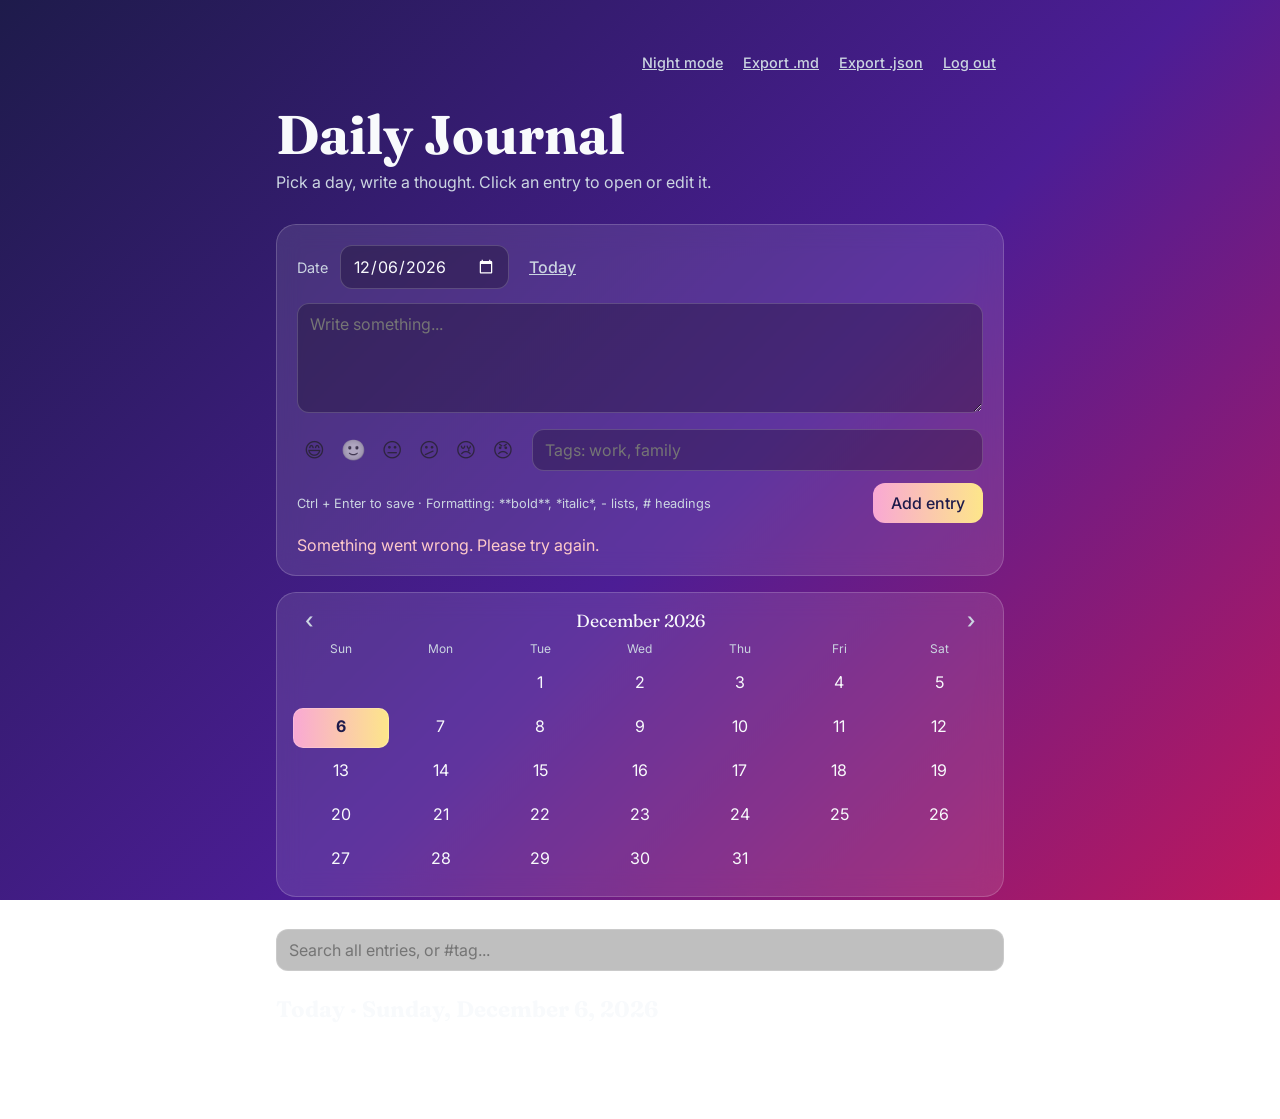
==== commit f8650e1c: "Render simple Markdown in journal entries Entries now show **bold**, *italic*, ~~strike~~, `code`, l" ====
--- a/static/index.html
+++ b/static/index.html
@@ -37,7 +37,7 @@
       <input id="tags" placeholder="Tags: work, family" maxlength="400" autocomplete="off">
     </div>
     <div class="actions">
-      <span class="hint">Ctrl + Enter to save</span>
+      <span class="hint">Ctrl + Enter to save · Formatting: **bold**, *italic*, - lists, # headings</span>
       <button type="submit" id="add">Add entry</button>
     </div>
     <p class="error" id="error" role="alert"></p>
@@ -71,7 +71,7 @@
       </div>
       <button type="button" class="viewer-close" id="vClose" aria-label="Close">×</button>
     </div>
-    <p class="viewer-text" id="vText"></p>
+    <div class="viewer-text" id="vText"></div>
     <label for="vEdit" class="sr">Edit entry</label>
     <textarea class="viewer-edit" id="vEdit" maxlength="10000" hidden></textarea>
     <div class="meta" id="vMeta" hidden>
@@ -90,6 +90,7 @@
   </div>
 </dialog>
 
+<script src="/static/markdown.js"></script>
 <script src="/static/journal.js"></script>
 </body>
 </html>
--- a/static/style.css
+++ b/static/style.css
@@ -145,6 +145,23 @@
 .viewer-close { background: none; color: var(--muted); font-size: 1.6rem; line-height: 1; padding: 0 6px; }
 .viewer-close:hover { color: var(--text); transform: none; }
 .viewer-text { white-space: pre-wrap; overflow-wrap: anywhere; overflow-y: auto; scrollbar-color: rgba(255,255,255,.3) transparent; font-size: 1.05rem; line-height: 1.65; margin: 18px 0 20px; }
+/* Markdown inside entries */
+.viewer-text > :first-child { margin-top: 0; }
+.viewer-text > :last-child { margin-bottom: 0; }
+.viewer-text :is(p, ul, ol, blockquote, pre) { margin: 0 0 .8em; }
+.viewer-text :is(h4, h5, h6) { font-family: Fraunces, Georgia, serif; margin: 1em 0 .35em; line-height: 1.3; }
+.viewer-text h4 { font-size: 1.3rem; }
+.viewer-text h5 { font-size: 1.15rem; }
+.viewer-text h6 { font-size: 1.05rem; }
+.viewer-text :is(ul, ol) { padding-left: 1.4em; }
+.viewer-text blockquote { margin-left: 0; padding-left: 14px; border-left: 3px solid var(--c); color: var(--muted); }
+.viewer-text a { color: var(--accent); }
+.viewer-text pre { white-space: pre; overflow-x: auto; padding: 12px 14px; border-radius: 10px; background: var(--input); }
+.viewer-text pre code { padding: 0; background: none; }
+:is(.viewer-text, .preview) code {
+  font-family: ui-monospace, Consolas, monospace; font-size: .9em;
+  padding: .1em .35em; border-radius: 6px; background: var(--input);
+}
 .viewer-actions { display: flex; align-items: center; gap: 8px; flex-wrap: wrap; margin-top: 12px; }
 #vDelete, #vHint { margin-right: auto; }
 .viewer-edit {
